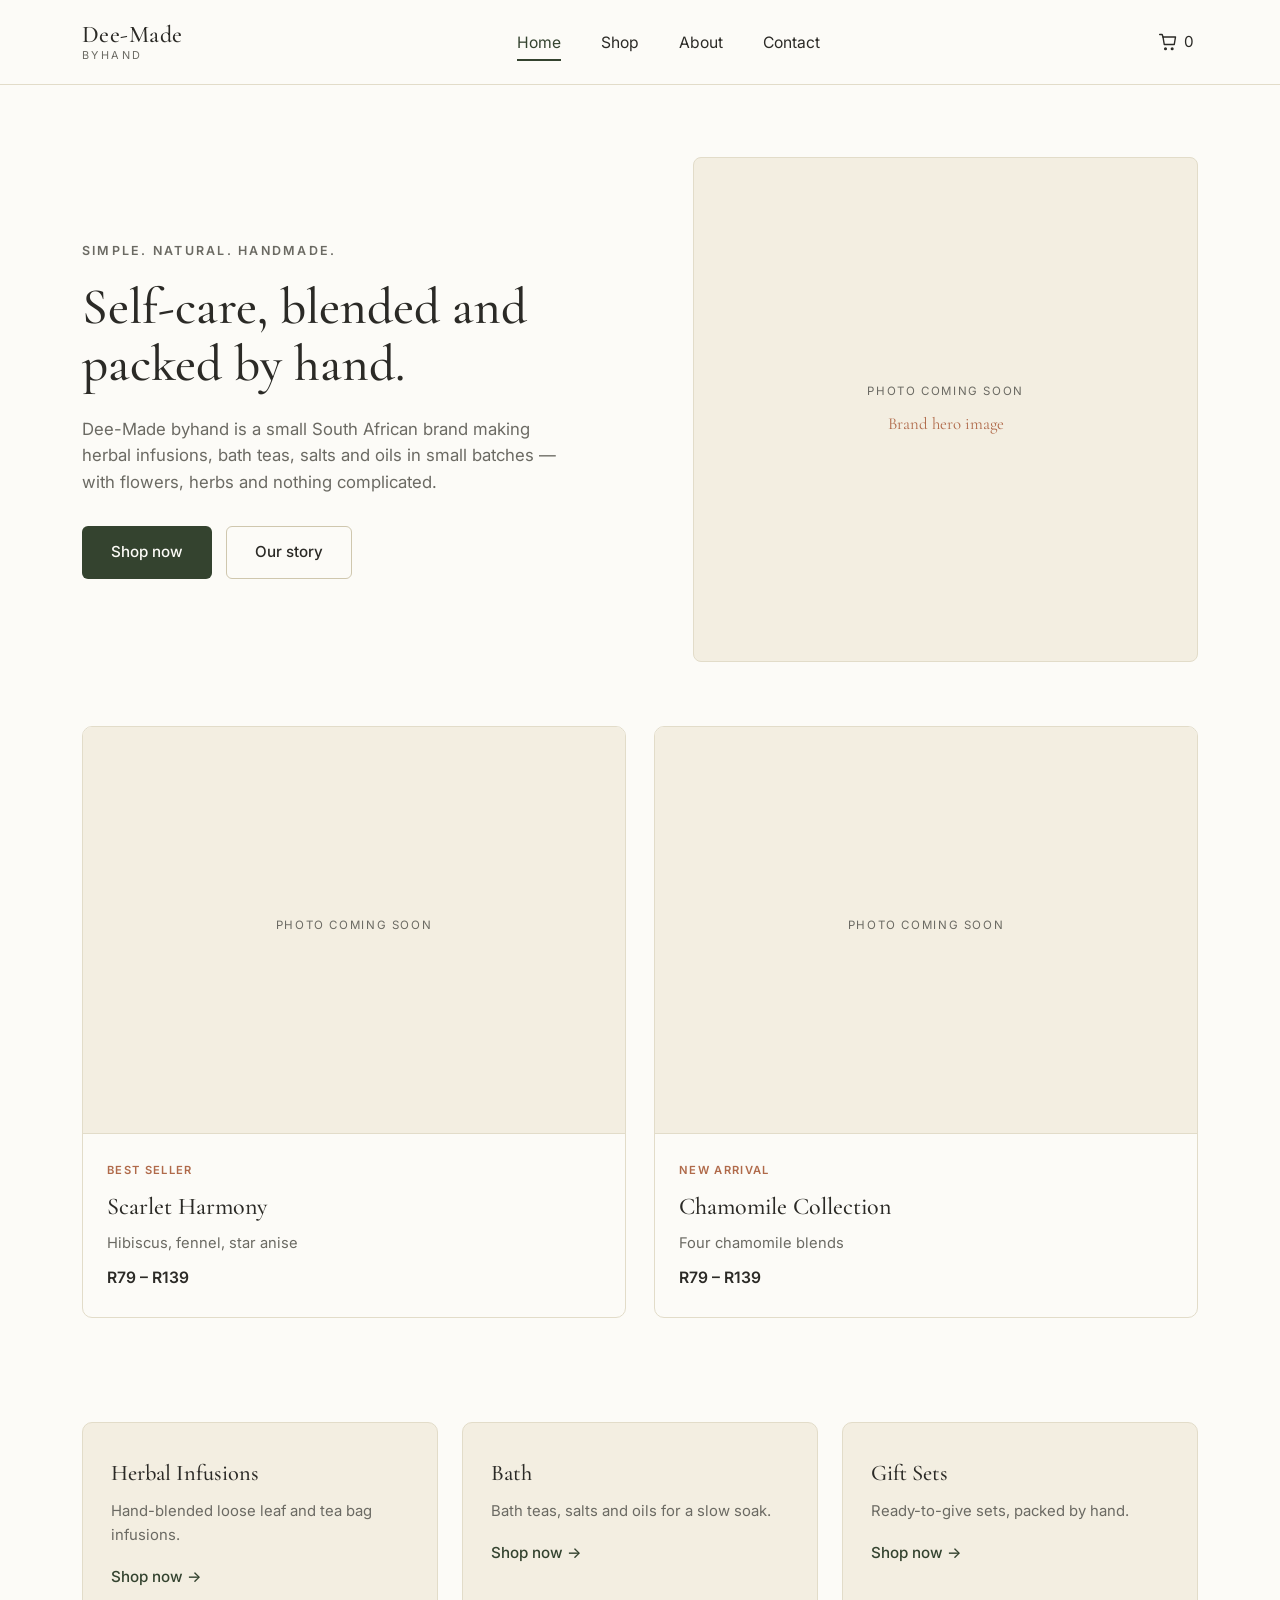
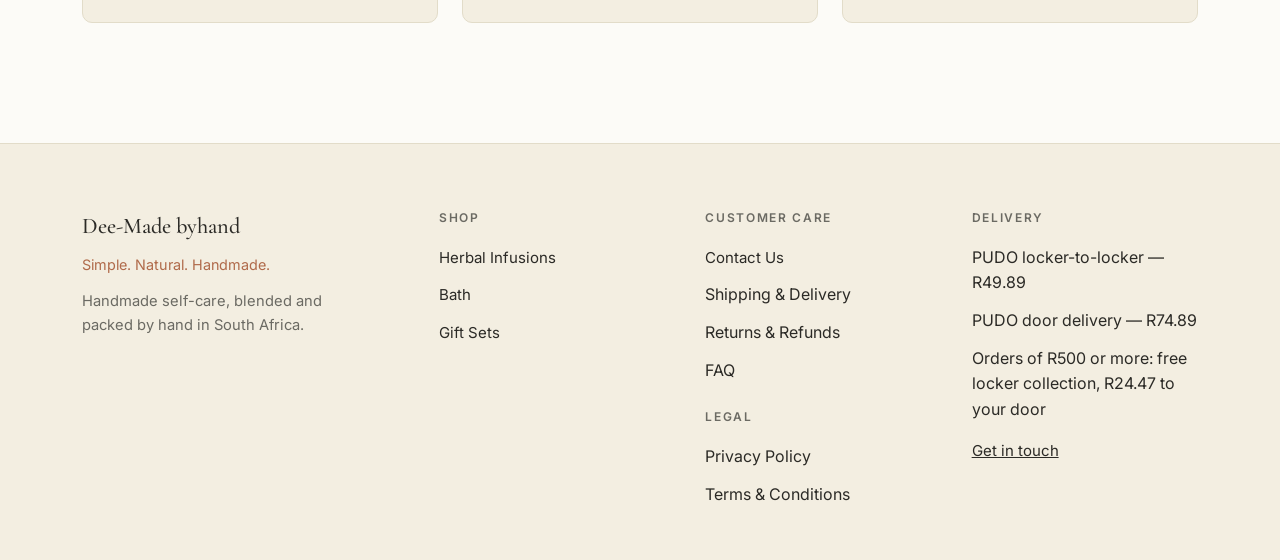
==== index.html @ c1b4f4cb "dee project" ====
<!DOCTYPE html>
<html lang="en">
<head>
  <meta charset="UTF-8" />
  <meta name="viewport" content="width=device-width, initial-scale=1.0" />
  <title>Dee-Made byhand | Self-care, blended and packed by hand</title>
  <link rel="preconnect" href="https://fonts.googleapis.com">
  <link href="https://fonts.googleapis.com/css2?family=Cormorant+Garamond:wght@500;600&family=Inter:wght@400;500;600&display=swap" rel="stylesheet">
  <link rel="stylesheet" href="style.css" />
</head>
<body>

  <!-- ===== Header ===== -->
  <header class="site-header">
    <div class="nav-wrap">
      <a href="index.html" class="logo">
        <span class="logo-main">Dee-Made</span>
        <span class="logo-sub">BYHAND</span>
      </a>
      <nav class="nav-links" id="site-navigation">
        <a href="index.html" class="active">Home</a>
        <a href="shop.html">Shop</a>
        <a href="about.html">About</a>
        <a href="contact.html">Contact</a>
      </nav>
      <div class="nav-right">
        <button class="menu-toggle" type="button" aria-expanded="false" aria-controls="site-navigation" aria-label="Open navigation menu"><span></span><span></span><span></span></button>
        <button class="cart-icon cart-toggle" type="button" aria-label="Open shopping cart">
          <svg viewBox="0 0 24 24" fill="none" stroke-width="1.7" stroke-linecap="round" stroke-linejoin="round">
            <path d="M6 6h15l-1.5 9h-12z"></path>
            <path d="M6 6 5 3H2"></path>
            <circle cx="9" cy="20" r="1"></circle>
            <circle cx="17" cy="20" r="1"></circle>
          </svg>
          <span class="cart-count">0</span>
        </button>
      </div>
    </div>
  </header>

  <!-- ===== Hero ===== -->
  <main>
  <section class="hero">
    <div class="container hero-grid">
      <div>
        <div class="eyebrow">SIMPLE. NATURAL. HANDMADE.</div>
        <h1>Self-care, blended and packed by hand.</h1>
        <p>Dee-Made byhand is a small South African brand making herbal infusions, bath teas, salts and oils in small batches — with flowers, herbs and nothing complicated.</p>
        <div class="hero-actions">
          <a href="shop.html" class="btn btn-primary">Shop now</a>
          <a href="about.html" class="btn btn-outline">Our story</a>
        </div>
      </div>
      <div class="placeholder-box">
        <span class="ph-label">Photo coming soon</span>
        <span class="ph-caption">Brand hero image</span>
      </div>
    </div>
  </section>

  <!-- ===== Featured products ===== -->
  <section class="featured-products">
    <div class="container">
      <div class="product-grid">

        <div class="product-card">
          <div class="placeholder-box">
            <span class="ph-label">Photo coming soon</span>
          </div>
          <div class="product-card-body">
            <div class="badge">Best seller</div>
            <h3>Scarlet Harmony</h3>
            <p class="desc">Hibiscus, fennel, star anise</p>
            <div class="price">R79 – R139</div>
          </div>
        </div>

        <div class="product-card">
          <div class="placeholder-box">
            <span class="ph-label">Photo coming soon</span>
          </div>
          <div class="product-card-body">
            <div class="badge">New arrival</div>
            <h3>Chamomile Collection</h3>
            <p class="desc">Four chamomile blends</p>
            <div class="price">R79 – R139</div>
          </div>
        </div>

      </div>
    </div>
  </section>
  </main>

  <!-- ===== Categories ===== -->
  <section class="categories">
    <div class="container">
      <div class="category-grid">

        <div class="category-card">
          <h3>Herbal Infusions</h3>
          <p>Hand-blended loose leaf and tea bag infusions.</p>
          <a href="shop.html" class="shop-link">Shop now →</a>
        </div>

        <div class="category-card">
          <h3>Bath</h3>
          <p>Bath teas, salts and oils for a slow soak.</p>
          <a href="shop.html" class="shop-link">Shop now →</a>
        </div>

        <div class="category-card">
          <h3>Gift Sets</h3>
          <p>Ready-to-give sets, packed by hand.</p>
          <a href="shop.html" class="shop-link">Shop now →</a>
        </div>

      </div>
    </div>
  </section>

  <!-- ===== Footer ===== -->
  <footer class="site-footer">
    <div class="container footer-grid">

      <div class="footer-brand">
        <h3>Dee-Made byhand</h3>
        <div class="tagline">Simple. Natural. Handmade.</div>
        <p class="desc">Handmade self-care, blended and packed by hand in South Africa.</p>
      </div>

      <div class="footer-col">
        <h4>Shop</h4>
        <ul>
          <li><a href="shop.html">Herbal Infusions</a></li>
          <li><a href="shop.html">Bath</a></li>
          <li><a href="shop.html">Gift Sets</a></li>
        </ul>
      </div>

      <div class="footer-col">
        <h4>Customer Care</h4>
        <ul>
          <li><a href="contact.html">Contact Us</a></li>
          <li>Shipping &amp; Delivery</li>
          <li>Returns &amp; Refunds</li>
          <li>FAQ</li>
        </ul>
        <h4 style="margin-top:24px;">Legal</h4>
        <ul>
          <li>Privacy Policy</li>
          <li>Terms &amp; Conditions</li>
        </ul>
      </div>

      <div class="footer-col">
        <h4>Delivery</h4>
        <ul>
          <li>PUDO locker-to-locker — R49.89</li>
          <li>PUDO door delivery — R74.89</li>
          <li>Orders of R500 or more: free locker collection, R24.47 to your door</li>
        </ul>
        <ul style="margin-top:16px;">
          <li><a href="contact.html" class="underline">Get in touch</a></li>
        </ul>
      </div>

    </div>
  </footer>

  <div class="cart-drawer" aria-hidden="true">
    <div class="cart-backdrop"></div>
    <aside class="cart-panel" aria-labelledby="cart-title">
      <div class="cart-header"><h2 id="cart-title">Your cart</h2><button class="cart-close" type="button" aria-label="Close shopping cart">Close</button></div>
      <div class="cart-items"></div>
      <p class="cart-empty">Your cart is empty.</p>
      <div class="cart-summary"><span>Total</span><strong class="cart-total-value">R0.00</strong></div>
      <button class="btn whatsapp-button" type="button">Request payment via WhatsApp</button>
      <p class="cart-notice" role="status"></p>
    </aside>
  </div>
  <script src="cart.js"></script>

</body>
</html>
---- style.css ----
/* ============================================
   Dee-Made byhand — shared stylesheet
   ============================================ */

:root {
  --color-bg: #fcfbf7;
  --color-bg-alt: #f3eee1;
  --color-card: #efe9db;
  --color-text: #2b2a26;
  --color-text-muted: #6b6a63;
  --color-green: #34432f;
  --color-green-dark: #29341f;
  --color-rust: #b06a4a;
  --color-border: #e2dcc9;
  --font-serif: "Cormorant Garamond", Georgia, serif;
  --font-sans: "Inter", -apple-system, BlinkMacSystemFont, "Segoe UI", sans-serif;
  --max-width: 1180px;
}

* {
  margin: 0;
  padding: 0;
  box-sizing: border-box;
}

html {
  scroll-behavior: smooth;
}

body {
  font-family: var(--font-sans);
  background: var(--color-bg);
  color: var(--color-text);
  line-height: 1.6;
  -webkit-font-smoothing: antialiased;
}

img {
  max-width: 100%;
  display: block;
}

a {
  color: inherit;
  text-decoration: none;
}

ul {
  list-style: none;
}

.container {
  width: 100%;
  max-width: var(--max-width);
  margin: 0 auto;
  padding: 0 32px;
}

/* ---------- Buttons ---------- */

.btn {
  display: inline-flex;
  align-items: center;
  justify-content: center;
  gap: 6px;
  padding: 13px 28px;
  font-size: 0.95rem;
  font-weight: 500;
  border-radius: 6px;
  border: 1px solid transparent;
  cursor: pointer;
  transition: all 0.18s ease;
  white-space: nowrap;
}

.btn-primary {
  background: var(--color-green);
  color: #fcfbf7;
}

.btn-primary:hover {
  background: var(--color-green-dark);
}

.btn-outline {
  background: transparent;
  border: 1px solid #cfc7ae;
  color: var(--color-text);
}

.btn-outline:hover {
  background: var(--color-bg-alt);
  border-color: var(--color-green);
}

/* ---------- Header / Nav ---------- */

.site-header {
  border-bottom: 1px solid var(--color-border);
  background: var(--color-bg);
  position: sticky;
  top: 0;
  z-index: 50;
}

.nav-wrap {
  display: flex;
  align-items: center;
  justify-content: space-between;
  padding: 22px 32px;
  max-width: var(--max-width);
  margin: 0 auto;
}

.logo {
  font-family: var(--font-serif);
  line-height: 1.1;
}

.logo .logo-main {
  display: block;
  font-size: 1.5rem;
  font-weight: 500;
  letter-spacing: 0.02em;
}

.logo .logo-sub {
  display: block;
  font-family: var(--font-sans);
  font-size: 0.68rem;
  letter-spacing: 0.22em;
  color: var(--color-text-muted);
  margin-top: 2px;
}

.nav-links {
  display: flex;
  gap: 40px;
}

.nav-links a {
  font-size: 0.98rem;
  color: var(--color-text);
  position: relative;
  padding: 4px 0;
}

.nav-links a.active,
.nav-links a:hover {
  color: var(--color-green);
}

.nav-links a.active::after {
  content: "";
  position: absolute;
  left: 0;
  right: 0;
  bottom: -2px;
  height: 2px;
  background: var(--color-green);
}

.nav-right {
  display: flex;
  align-items: center;
  gap: 8px;
}

.cart-icon {
  display: flex;
  align-items: center;
  gap: 6px;
  font-size: 0.95rem;
  cursor: pointer;
}

.cart-icon svg {
  width: 20px;
  height: 20px;
  stroke: var(--color-text);
}

/* ---------- Hero ---------- */

.hero {
  padding: 72px 0 56px;
}

.hero-grid {
  display: grid;
  grid-template-columns: 1.1fr 1fr;
  gap: 56px;
  align-items: center;
}

.eyebrow {
  font-size: 0.78rem;
  letter-spacing: 0.18em;
  color: var(--color-text-muted);
  font-weight: 600;
  margin-bottom: 18px;
}

.hero h1,
.page-header h1 {
  font-family: var(--font-serif);
  font-size: 3.2rem;
  font-weight: 500;
  line-height: 1.12;
  margin-bottom: 22px;
}

.hero p,
.page-header p {
  font-size: 1.05rem;
  color: var(--color-text-muted);
  max-width: 480px;
  margin-bottom: 30px;
}

.hero-actions {
  display: flex;
  gap: 14px;
}

.placeholder-box {
  background: var(--color-bg-alt);
  border: 1px solid var(--color-border);
  border-radius: 8px;
  display: flex;
  flex-direction: column;
  align-items: center;
  justify-content: center;
  text-align: center;
  color: var(--color-text-muted);
  aspect-ratio: 1 / 1;
}

.placeholder-box .ph-label {
  font-size: 0.72rem;
  letter-spacing: 0.14em;
  text-transform: uppercase;
  margin-bottom: 10px;
}

.placeholder-box .ph-caption {
  font-family: var(--font-serif);
  font-size: 1.05rem;
  color: var(--color-rust);
}

/* ---------- Product cards ---------- */

.featured-products {
  padding: 8px 0 64px;
}

.product-grid {
  display: grid;
  grid-template-columns: repeat(2, 1fr);
  gap: 28px;
}

.product-grid.cols-3 {
  grid-template-columns: repeat(3, 1fr);
}

.product-card {
  border: 1px solid var(--color-border);
  border-radius: 10px;
  overflow: hidden;
  background: var(--color-bg);
}

.product-card .placeholder-box {
  border-radius: 0;
  border: none;
  border-bottom: 1px solid var(--color-border);
  aspect-ratio: 4 / 3;
}

.product-card-body {
  padding: 22px 24px 26px;
}

.badge {
  display: inline-block;
  font-size: 0.7rem;
  letter-spacing: 0.12em;
  font-weight: 600;
  text-transform: uppercase;
  color: var(--color-rust);
  margin-bottom: 8px;
}

.badge.badge-solid {
  background: var(--color-green);
  color: #fff;
  padding: 4px 10px;
  border-radius: 4px;
  letter-spacing: 0.08em;
}

.product-card-body h3 {
  font-family: var(--font-serif);
  font-size: 1.5rem;
  font-weight: 500;
  margin-bottom: 6px;
}

.product-card-body .desc {
  color: var(--color-text-muted);
  font-size: 0.92rem;
  margin-bottom: 10px;
}

.price {
  font-weight: 600;
  font-size: 0.98rem;
}

.shop-link {
  color: var(--color-green);
  font-weight: 500;
  font-size: 0.95rem;
}

/* ---------- Category cards ---------- */

.categories {
  padding: 40px 0 80px;
}

.category-grid {
  display: grid;
  grid-template-columns: repeat(3, 1fr);
  gap: 24px;
}

.category-card {
  background: var(--color-bg-alt);
  border: 1px solid var(--color-border);
  border-radius: 10px;
  padding: 32px 28px;
}

.category-card h3 {
  font-family: var(--font-serif);
  font-size: 1.4rem;
  font-weight: 500;
  margin-bottom: 10px;
}

.category-card p {
  color: var(--color-text-muted);
  font-size: 0.93rem;
  margin-bottom: 16px;
}

/* ---------- Page header (Shop/About/Contact) ---------- */

.page-header {
  padding: 64px 0 8px;
}

.page-header p {
  max-width: 640px;
}

/* ---------- Filter pills ---------- */

.filter-pills {
  display: flex;
  gap: 12px;
  padding: 28px 0 8px;
  flex-wrap: wrap;
}

.pill {
  padding: 9px 20px;
  border: 1px solid #cfc7ae;
  border-radius: 999px;
  font-size: 0.92rem;
  cursor: pointer;
  background: transparent;
}

.pill.active {
  background: var(--color-green);
  border-color: var(--color-green);
  color: #fff;
}

/* ---------- Shop sections ---------- */

.shop-section {
  padding: 48px 0;
}

.shop-section h2 {
  font-family: var(--font-serif);
  font-size: 1.9rem;
  font-weight: 500;
  margin-bottom: 6px;
}

.shop-section > .container > p {
  color: var(--color-text-muted);
  margin-bottom: 28px;
}

/* ---------- About page ---------- */

.about-story {
  padding: 8px 0 48px;
}

.about-grid {
  display: grid;
  grid-template-columns: 1.2fr 1fr;
  gap: 56px;
  align-items: start;
}

.about-grid p {
  color: var(--color-text-muted);
  margin-bottom: 18px;
  max-width: 560px;
}

.about-grid .placeholder-box {
  aspect-ratio: 3 / 4;
}

.feature-grid {
  display: grid;
  grid-template-columns: repeat(3, 1fr);
  gap: 24px;
  padding: 8px 0 48px;
}

.feature-card {
  background: var(--color-bg-alt);
  border: 1px solid var(--color-border);
  border-radius: 10px;
  padding: 28px 26px;
}

.feature-card h3 {
  font-family: var(--font-serif);
  font-size: 1.25rem;
  font-weight: 500;
  margin-bottom: 8px;
}

.feature-card p {
  color: var(--color-text-muted);
  font-size: 0.92rem;
}

.about-actions {
  display: flex;
  gap: 14px;
  padding-bottom: 72px;
}

/* ---------- Contact page ---------- */

.contact-section {
  padding: 8px 0 64px;
}

.contact-grid {
  display: grid;
  grid-template-columns: 1fr;
  gap: 24px;
  max-width: 920px;
}

.form-row {
  display: grid;
  grid-template-columns: 1fr 1fr;
  gap: 20px;
  margin-bottom: 20px;
}

.field label {
  display: block;
  font-size: 0.95rem;
  font-weight: 500;
  margin-bottom: 8px;
}

.field input,
.field textarea {
  width: 100%;
  padding: 12px 14px;
  border: 1px solid #cfc7ae;
  border-radius: 6px;
  background: var(--color-bg);
  font-family: var(--font-sans);
  font-size: 0.95rem;
  color: var(--color-text);
  resize: vertical;
}

.field input:focus,
.field textarea:focus {
  outline: none;
  border-color: var(--color-green);
}

.field.full {
  margin-bottom: 24px;
}

.contact-info-grid {
  display: grid;
  grid-template-columns: repeat(2, 1fr);
  gap: 24px;
  margin-top: 56px;
  max-width: 920px;
}

.info-card {
  background: var(--color-bg-alt);
  border: 1px solid var(--color-border);
  border-radius: 10px;
  padding: 26px 28px;
}

.info-card .eyebrow {
  margin-bottom: 14px;
}

.info-card p {
  margin-bottom: 8px;
  font-size: 0.95rem;
}

.info-card p:last-child {
  margin-bottom: 0;
  color: var(--color-text-muted);
  font-size: 0.85rem;
  margin-top: 14px;
}

/* ---------- Footer ---------- */

.site-footer {
  background: var(--color-bg-alt);
  border-top: 1px solid var(--color-border);
  padding: 64px 0 40px;
  margin-top: 40px;
}

.footer-grid {
  display: grid;
  grid-template-columns: 1.4fr 1fr 1fr 1fr;
  gap: 40px;
}

.footer-brand h3 {
  font-family: var(--font-serif);
  font-size: 1.4rem;
  font-weight: 500;
  margin-bottom: 10px;
}

.footer-brand .tagline {
  color: var(--color-rust);
  font-size: 0.9rem;
  margin-bottom: 14px;
}

.footer-brand .desc {
  color: var(--color-text-muted);
  font-size: 0.92rem;
  max-width: 260px;
}

.footer-col h4 {
  font-size: 0.75rem;
  letter-spacing: 0.14em;
  text-transform: uppercase;
  color: var(--color-text-muted);
  font-weight: 600;
  margin-bottom: 18px;
}

.footer-col ul li {
  margin-bottom: 12px;
}

.footer-col ul li a {
  font-size: 0.94rem;
  color: var(--color-text);
}

.footer-col ul li a:hover {
  color: var(--color-green);
}

.footer-col ul li a.underline {
  text-decoration: underline;
}

/* ---------- Responsive ---------- */

@media (max-width: 900px) {
  .hero-grid,
  .about-grid {
    grid-template-columns: 1fr;
  }

  .product-grid,
  .product-grid.cols-3,
  .category-grid,
  .feature-grid,
  .contact-info-grid {
    grid-template-columns: 1fr;
  }

  .footer-grid {
    grid-template-columns: 1fr 1fr;
    gap: 32px;
  }

  .nav-links {
    gap: 20px;
  }

  .form-row {
    grid-template-columns: 1fr;
  }

  .hero h1,
  .page-header h1 {
    font-size: 2.3rem;
  }
}

@media (max-width: 600px) {
  .nav-links {
    display: none;
  }

  .footer-grid {
    grid-template-columns: 1fr;
  }
}

button {
  font: inherit;
}

button:focus-visible,
a:focus-visible,
input:focus-visible,
textarea:focus-visible {
  outline: 3px solid var(--color-rust);
  outline-offset: 3px;
}

.menu-toggle {
  display: none;
  width: 36px;
  height: 32px;
  background: transparent;
  border: 0;
  padding: 6px 4px;
  cursor: pointer;
}

.menu-toggle span {
  display: block;
  width: 26px;
  height: 2px;
  margin: 4px auto;
  background: var(--color-text);
}

.cart-icon {
  background: transparent;
  border: 0;
  color: var(--color-text);
  padding: 4px;
}

.cart-count {
  font-size: 0.95rem;
}

.product-purchase {
  display: flex;
  align-items: center;
  justify-content: space-between;
  gap: 16px;
  margin-top: 16px;
}

.product-purchase .btn {
  padding: 9px 14px;
  font-size: 0.85rem;
}

.cart-drawer {
  visibility: hidden;
  position: fixed;
  inset: 0;
  z-index: 100;
}

.cart-drawer.is-open {
  visibility: visible;
}

.cart-backdrop {
  position: absolute;
  inset: 0;
  background: rgba(43, 42, 38, 0.35);
  opacity: 0;
  transition: opacity 0.2s ease;
}

.cart-drawer.is-open .cart-backdrop {
  opacity: 1;
}

.cart-panel {
  position: absolute;
  top: 0;
  right: 0;
  width: min(420px, 100%);
  height: 100%;
  padding: 28px;
  background: var(--color-bg);
  box-shadow: -10px 0 30px rgba(43, 42, 38, 0.12);
  transform: translateX(100%);
  transition: transform 0.2s ease;
  overflow-y: auto;
}

.cart-drawer.is-open .cart-panel {
  transform: translateX(0);
}

.cart-header,
.cart-summary,
.cart-item,
.cart-item-actions {
  display: flex;
  align-items: center;
}

.cart-header,
.cart-summary {
  justify-content: space-between;
}

.cart-header {
  padding-bottom: 20px;
  border-bottom: 1px solid var(--color-border);
}

.cart-header h2 {
  font-family: var(--font-serif);
  font-size: 1.8rem;
  font-weight: 500;
}

.cart-close,
.remove-item {
  border: 0;
  background: transparent;
  color: var(--color-green);
  cursor: pointer;
  text-decoration: underline;
}

.cart-items {
  margin: 8px 0;
}

.cart-item {
  justify-content: space-between;
  gap: 12px;
  padding: 18px 0;
  border-bottom: 1px solid var(--color-border);
}

.cart-item strong,
.cart-item span {
  display: block;
}

.cart-item span {
  color: var(--color-text-muted);
  font-size: 0.85rem;
}

.cart-item-actions {
  gap: 8px;
  flex-shrink: 0;
}

.quantity-button {
  width: 26px;
  height: 26px;
  border: 1px solid var(--color-border);
  background: var(--color-bg-alt);
  cursor: pointer;
}

.cart-empty {
  color: var(--color-text-muted);
  padding: 28px 0;
}

.cart-summary {
  margin: 24px 0 16px;
  padding-top: 18px;
  border-top: 1px solid var(--color-border);
  font-size: 1.05rem;
}

.whatsapp-button {
  width: 100%;
  margin-top: 10px;
  border-color: #4f8f52;
  background: #4f8f52;
  color: #fff;
}

.whatsapp-button:hover {
  background: #3f7742;
  border-color: #3f7742;
}

.cart-notice,
.form-status {
  color: var(--color-text-muted);
  font-size: 0.9rem;
  margin-top: 14px;
}

.form-status.success {
  color: var(--color-green);
}

.field input:invalid:not(:placeholder-shown),
.field textarea:invalid:not(:placeholder-shown) {
  border-color: var(--color-rust);
}

@media (max-width: 600px) {
  .menu-toggle {
    display: block;
  }

  .nav-wrap {
    position: relative;
    padding: 16px 20px;
  }

  .nav-links {
    display: none;
    position: absolute;
    top: 100%;
    left: 0;
    right: 0;
    flex-direction: column;
    gap: 0;
    padding: 8px 20px 14px;
    background: var(--color-bg);
    border-bottom: 1px solid var(--color-border);
  }

  .nav-links.is-open {
    display: flex;
  }

  .nav-links a {
    padding: 11px 0;
  }

  .nav-right {
    gap: 12px;
  }

  .container {
    padding-left: 20px;
    padding-right: 20px;
  }

  .hero {
    padding-top: 48px;
  }

  .hero-actions,
  .about-actions {
    flex-direction: column;
    align-items: stretch;
  }

  .hero-actions .btn,
  .about-actions .btn {
    width: 100%;
  }

  .product-purchase {
    align-items: flex-start;
    flex-direction: column;
  }

  .product-purchase .btn {
    width: 100%;
  }

  .cart-item {
    align-items: flex-start;
    flex-direction: column;
  }

  .cart-item-actions {
    width: 100%;
    justify-content: flex-end;
  }
}
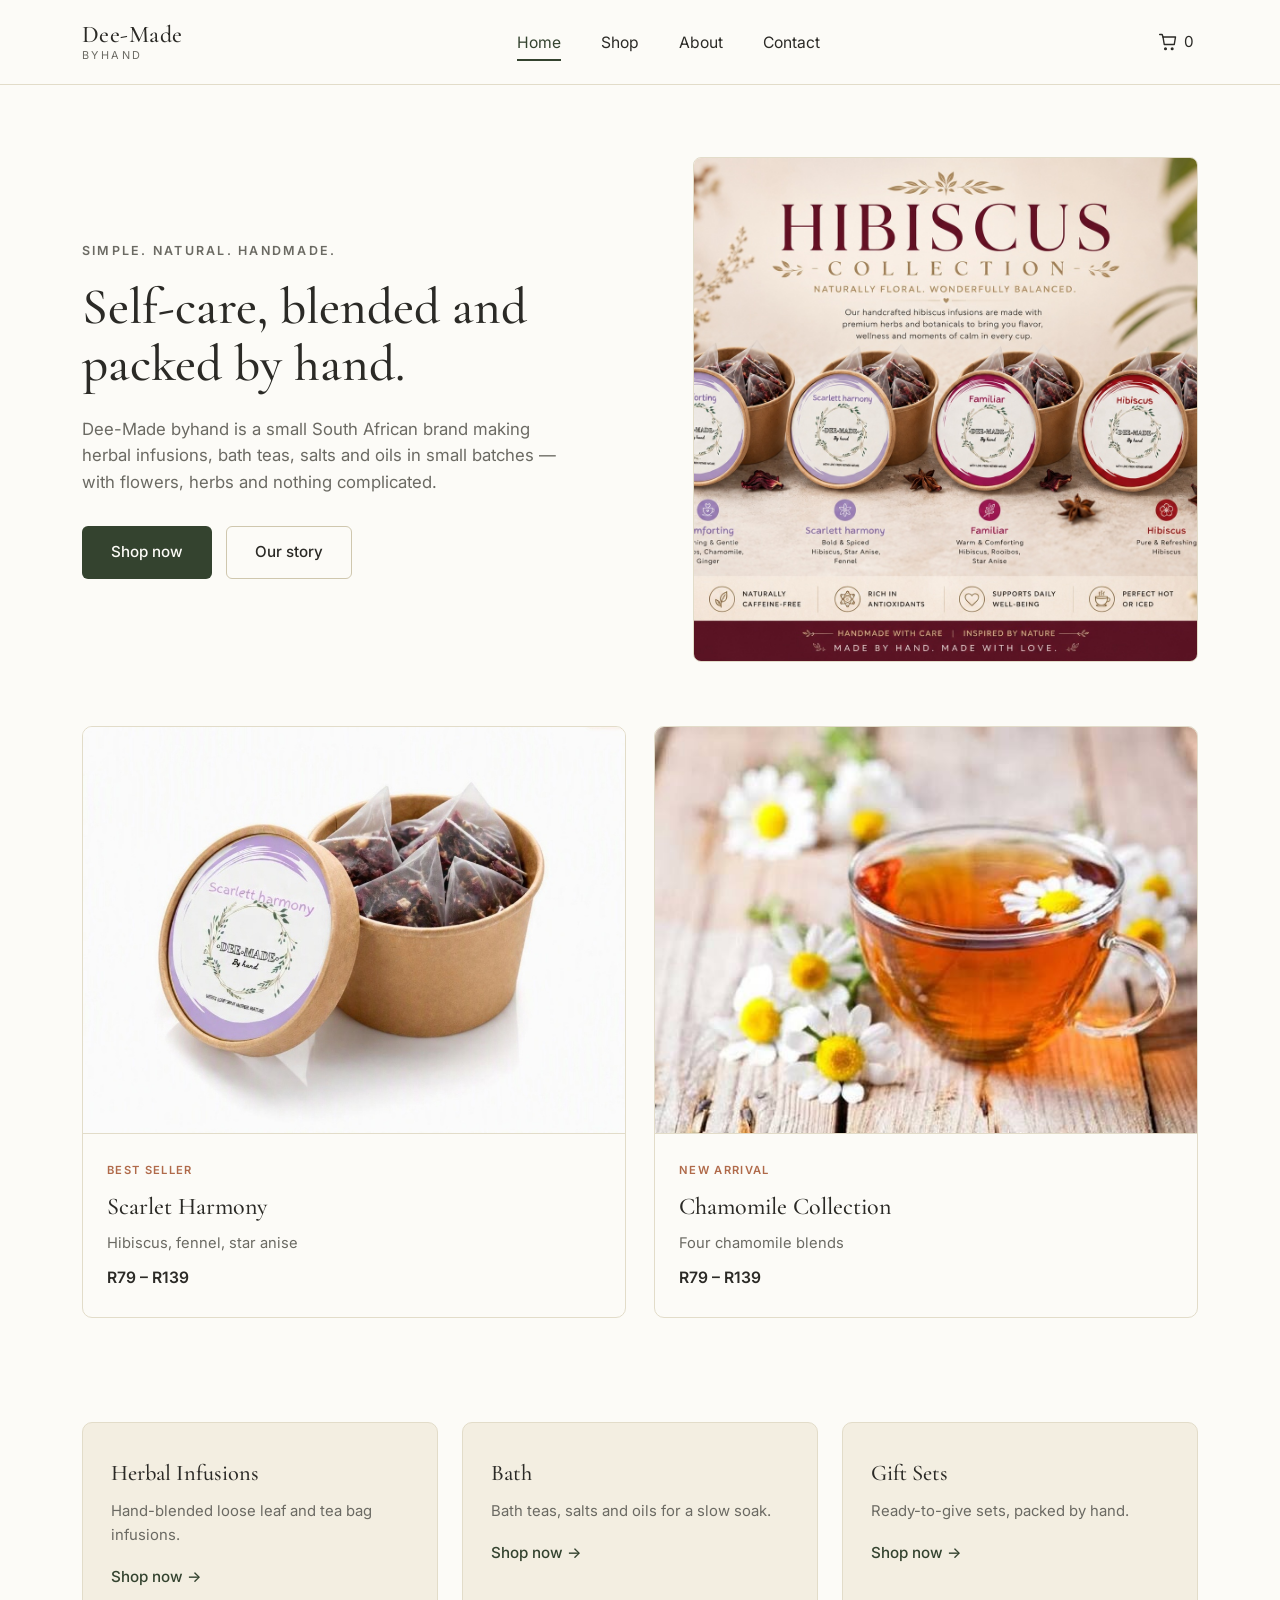
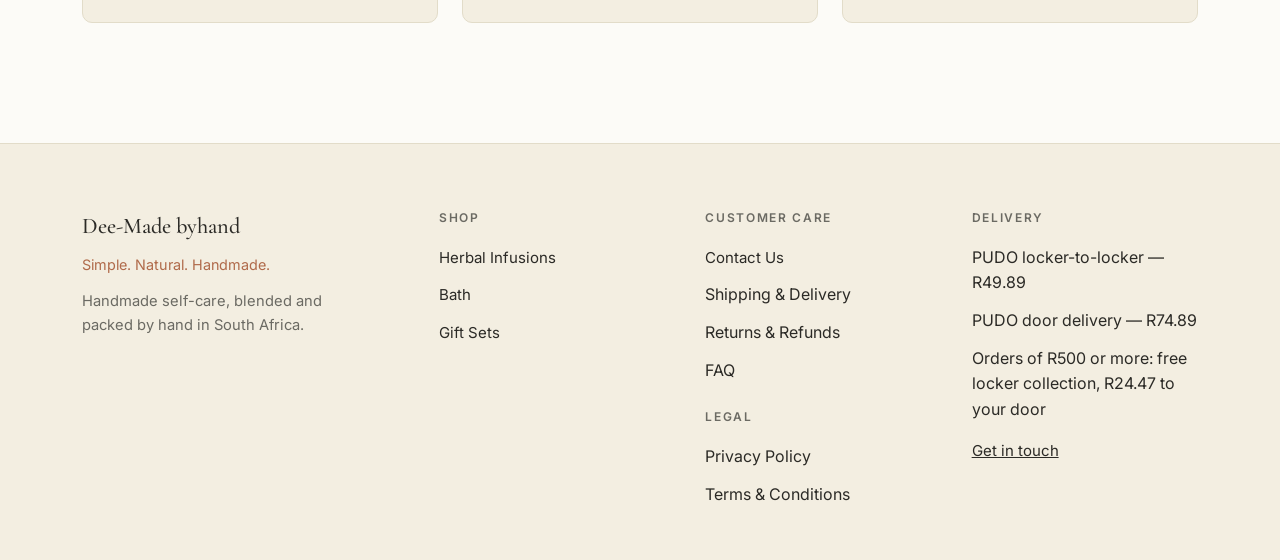
==== commit bc76e79e: "inserted pictures" ====
--- a/index.html
+++ b/index.html
@@ -51,9 +51,8 @@
           <a href="about.html" class="btn btn-outline">Our story</a>
         </div>
       </div>
-      <div class="placeholder-box">
-        <span class="ph-label">Photo coming soon</span>
-        <span class="ph-caption">Brand hero image</span>
+      <div class="placeholder-box image-box">
+        <img src="img/hibiscus-collection-banner.jpg" alt="Hibiscus Collection banner" />
       </div>
     </div>
   </section>
@@ -64,8 +63,8 @@
       <div class="product-grid">
 
         <div class="product-card">
-          <div class="placeholder-box">
-            <span class="ph-label">Photo coming soon</span>
+          <div class="placeholder-box image-box">
+            <img src="img/scarlett-harmony-tin.jpg" alt="Scarlet Harmony tin" />
           </div>
           <div class="product-card-body">
             <div class="badge">Best seller</div>
@@ -76,8 +75,8 @@
         </div>
 
         <div class="product-card">
-          <div class="placeholder-box">
-            <span class="ph-label">Photo coming soon</span>
+          <div class="placeholder-box image-box">
+            <img src="img/chamomile-tea-cup.jpg" alt="Chamomile tea cup" />
           </div>
           <div class="product-card-body">
             <div class="badge">New arrival</div>
--- a/style.css
+++ b/style.css
@@ -249,6 +249,19 @@
   color: var(--color-rust);
 }
 
+.image-box {
+  padding: 0;
+  overflow: hidden;
+  background: var(--color-bg-alt);
+}
+
+.image-box img {
+  width: 100%;
+  height: 100%;
+  object-fit: cover;
+  display: block;
+}
+
 /* ---------- Product cards ---------- */
 
 .featured-products {
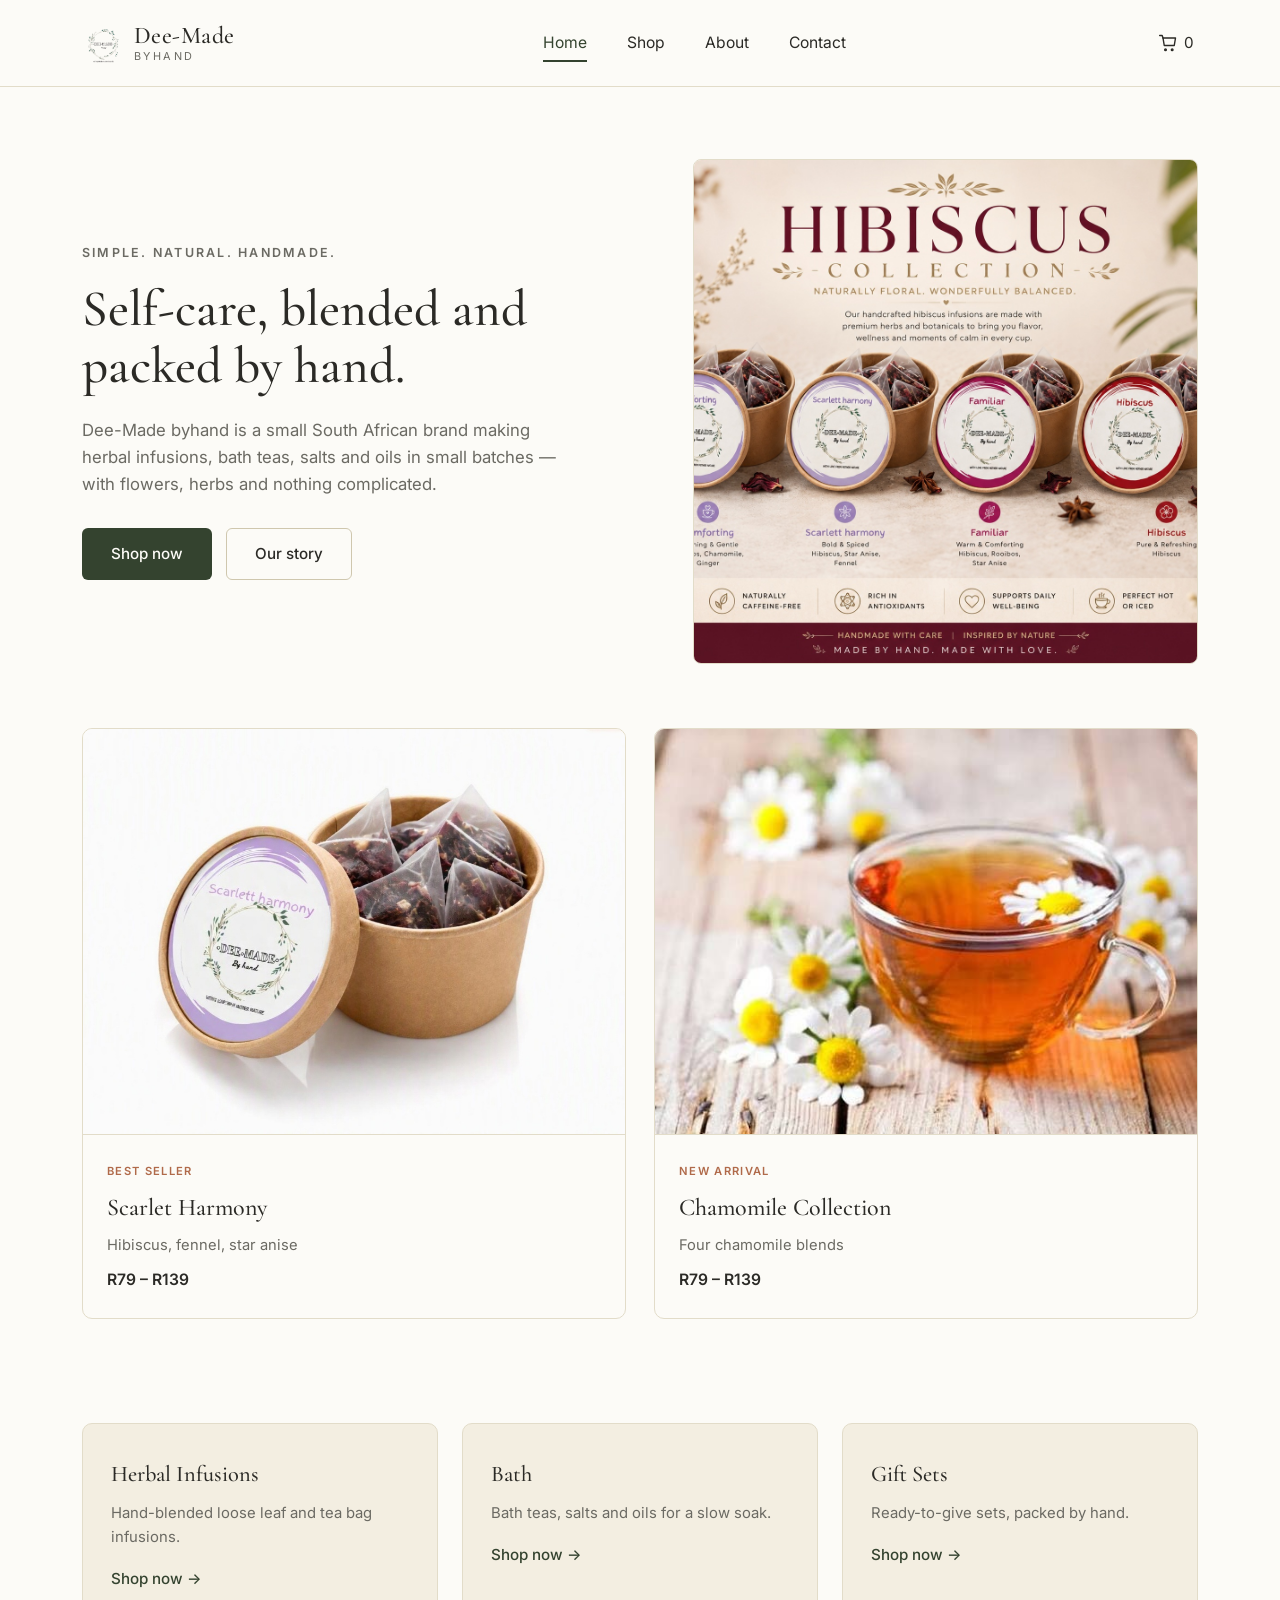
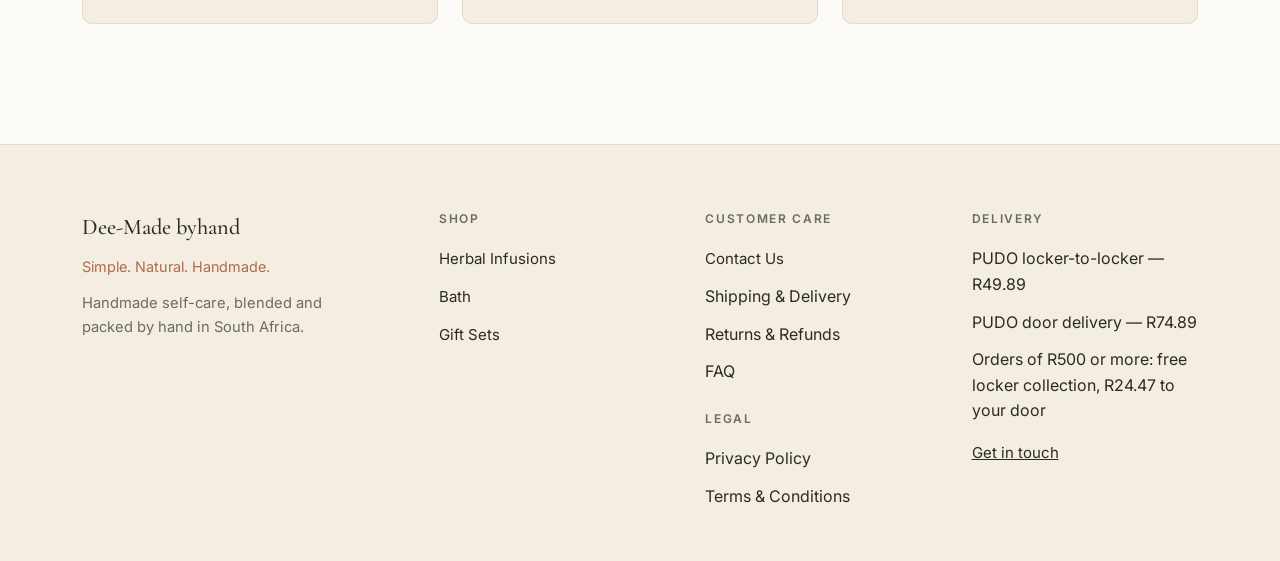
==== commit c9a3afca: "updated" ====
--- a/index.html
+++ b/index.html
@@ -14,8 +14,8 @@
   <header class="site-header">
     <div class="nav-wrap">
       <a href="index.html" class="logo">
-        <span class="logo-main">Dee-Made</span>
-        <span class="logo-sub">BYHAND</span>
+          <img src="img/dee-made-logo.png" alt="" class="logo-mark" onerror="this.hidden = true" />
+        <span class="logo-copy"><span class="logo-main">Dee-Made</span><span class="logo-sub">BYHAND</span></span>
       </a>
       <nav class="nav-links" id="site-navigation">
         <a href="index.html" class="active">Home</a>
--- a/style.css
+++ b/style.css
@@ -113,19 +113,33 @@
 }
 
 .logo {
+  display: flex;
+  align-items: center;
+  gap: 10px;
   font-family: var(--font-serif);
   line-height: 1.1;
 }
 
+.logo-mark {
+  width: 42px;
+  height: 42px;
+  object-fit: contain;
+  flex-shrink: 0;
+}
+
+.logo-copy,
+.logo-main,
+.logo-sub {
+  display: block;
+}
+
 .logo .logo-main {
-  display: block;
   font-size: 1.5rem;
   font-weight: 500;
   letter-spacing: 0.02em;
 }
 
 .logo .logo-sub {
-  display: block;
   font-family: var(--font-sans);
   font-size: 0.68rem;
   letter-spacing: 0.22em;
@@ -260,6 +274,17 @@
   height: 100%;
   object-fit: cover;
   display: block;
+}
+
+.product-image-trigger {
+  width: 100%;
+  padding: 0;
+  border: 0;
+  cursor: pointer;
+}
+
+.product-image-trigger:hover img {
+  opacity: 0.9;
 }
 
 /* ---------- Product cards ---------- */
@@ -758,6 +783,108 @@
   transform: translateX(0);
 }
 
+.salt-picker {
+  visibility: hidden;
+  position: fixed;
+  inset: 0;
+  z-index: 90;
+}
+
+.salt-picker.is-open {
+  visibility: visible;
+}
+
+.salt-picker-backdrop {
+  position: absolute;
+  inset: 0;
+  background: rgba(43, 42, 38, 0.35);
+  opacity: 0;
+  transition: opacity 0.2s ease;
+}
+
+.salt-picker.is-open .salt-picker-backdrop {
+  opacity: 1;
+}
+
+.salt-picker-panel {
+  position: relative;
+  width: min(560px, calc(100% - 32px));
+  margin: 10vh auto 0;
+  padding: 28px;
+  background: var(--color-bg);
+  border: 1px solid var(--color-border);
+  border-radius: 10px;
+  box-shadow: 0 18px 50px rgba(43, 42, 38, 0.18);
+  transform: translateY(-12px);
+  transition: transform 0.2s ease;
+}
+
+.salt-picker.is-open .salt-picker-panel {
+  transform: translateY(0);
+}
+
+.salt-picker-header {
+  display: flex;
+  align-items: flex-start;
+  justify-content: space-between;
+  gap: 20px;
+  margin-bottom: 24px;
+}
+
+.salt-picker-header .eyebrow {
+  margin-bottom: 6px;
+}
+
+.salt-picker-header h2 {
+  font-family: var(--font-serif);
+  font-size: 2rem;
+  font-weight: 500;
+}
+
+.salt-picker-close {
+  border: 0;
+  background: transparent;
+  color: var(--color-text-muted);
+  cursor: pointer;
+  padding: 4px;
+}
+
+.salt-options {
+  display: grid;
+  gap: 10px;
+}
+
+.salt-option {
+  display: grid;
+  grid-template-columns: 1fr auto;
+  gap: 2px 16px;
+  padding: 16px 18px;
+  border: 1px solid var(--color-border);
+  border-radius: 6px;
+  background: var(--color-bg);
+  color: var(--color-text);
+  text-align: left;
+  cursor: pointer;
+  transition: border-color 0.18s ease, background 0.18s ease;
+}
+
+.salt-option:hover {
+  border-color: var(--color-green);
+  background: var(--color-bg-alt);
+}
+
+.salt-option span {
+  color: var(--color-text-muted);
+  font-size: 0.88rem;
+}
+
+.salt-option small {
+  grid-column: 2;
+  grid-row: 1 / span 2;
+  align-self: center;
+  font-weight: 600;
+}
+
 .cart-header,
 .cart-summary,
 .cart-item,
@@ -848,6 +975,145 @@
 .whatsapp-button:hover {
   background: #3f7742;
   border-color: #3f7742;
+}
+
+.payment-options {
+  display: grid;
+  grid-template-columns: 1fr 1fr;
+  gap: 10px;
+}
+
+.payment-options .whatsapp-button,
+.payment-options .qr-pay-button,
+.payment-options .direct-qr-pay-button {
+  width: 100%;
+  margin-top: 10px;
+  min-height: 52px;
+  font-size: 0.82rem;
+  white-space: normal;
+}
+
+.qr-pay-button {
+  background: transparent;
+  border-color: var(--color-green);
+  color: var(--color-green);
+}
+
+.qr-pay-button:hover:not(:disabled) {
+  background: var(--color-bg-alt);
+}
+
+.qr-pay-button:disabled {
+  opacity: 0.5;
+  cursor: not-allowed;
+}
+
+.direct-qr-pay-button {
+  background: transparent;
+  border-color: var(--color-rust);
+  color: var(--color-rust);
+}
+
+.direct-qr-pay-button:hover:not(:disabled) {
+  background: var(--color-bg-alt);
+}
+
+.direct-qr-pay-button:disabled {
+  opacity: 0.5;
+  cursor: not-allowed;
+}
+
+.qr-payment-modal {
+  visibility: hidden;
+  position: fixed;
+  inset: 0;
+  z-index: 120;
+}
+
+.qr-payment-modal.is-open {
+  visibility: visible;
+}
+
+.qr-payment-backdrop {
+  position: absolute;
+  inset: 0;
+  background: rgba(43, 42, 38, 0.35);
+  opacity: 0;
+  transition: opacity 0.2s ease;
+}
+
+.qr-payment-modal.is-open .qr-payment-backdrop {
+  opacity: 1;
+}
+
+.qr-payment-panel {
+  position: relative;
+  width: min(360px, calc(100% - 32px));
+  margin: 10vh auto 0;
+  padding: 28px;
+  background: var(--color-bg);
+  border: 1px solid var(--color-border);
+  border-radius: 10px;
+  box-shadow: 0 18px 50px rgba(43, 42, 38, 0.18);
+  text-align: center;
+  transform: translateY(-12px);
+  transition: transform 0.2s ease;
+}
+
+.qr-payment-modal.is-open .qr-payment-panel {
+  transform: translateY(0);
+}
+
+.qr-payment-header {
+  display: flex;
+  align-items: center;
+  justify-content: space-between;
+  gap: 16px;
+  margin-bottom: 20px;
+}
+
+.qr-payment-header h2 {
+  font-family: var(--font-serif);
+  font-size: 1.8rem;
+  font-weight: 500;
+}
+
+.qr-payment-close {
+  border: 0;
+  background: transparent;
+  color: var(--color-text-muted);
+  cursor: pointer;
+  padding: 4px;
+}
+
+.qr-payment-image {
+  width: 240px;
+  height: 240px;
+  margin: 0 auto 18px;
+  border: 8px solid #fff;
+}
+
+.qr-payment-total {
+  font-weight: 600;
+  margin-bottom: 8px;
+}
+
+.qr-payment-help {
+  color: var(--color-text-muted);
+  font-size: 0.86rem;
+}
+
+.direct-qr-placeholder {
+  display: grid;
+  place-items: center;
+  width: 240px;
+  height: 240px;
+  margin: 0 auto 18px;
+  border: 2px dashed var(--color-rust);
+  color: var(--color-rust);
+  font-family: var(--font-serif);
+  font-size: 1.35rem;
+  line-height: 1.2;
 }
 
 .cart-notice,
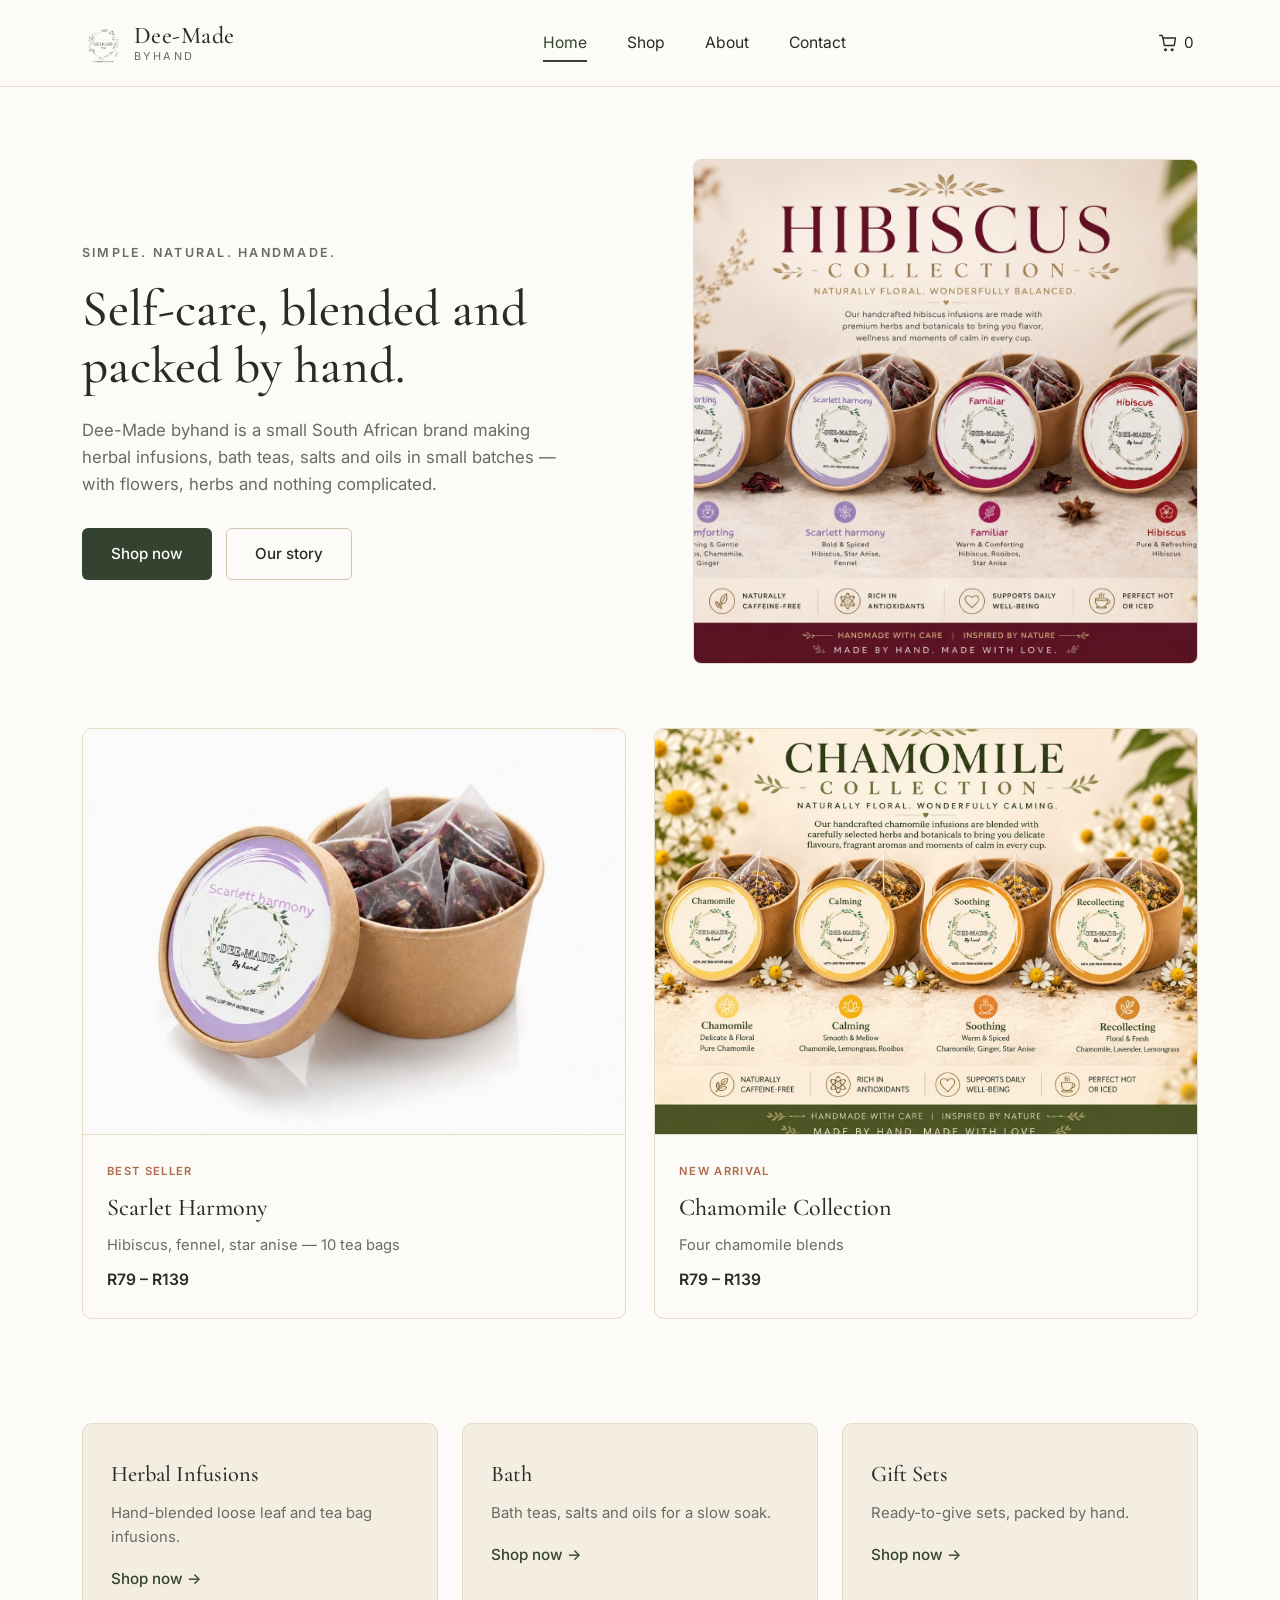
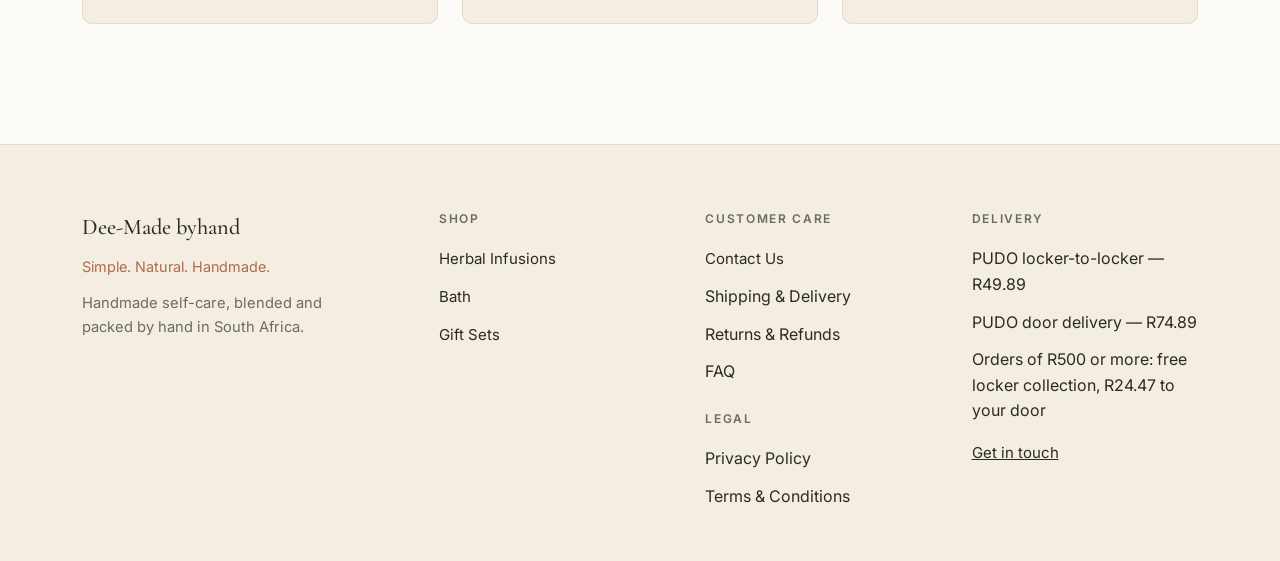
==== commit cb8c1dc2: "edited 22/11/26" ====
--- a/index.html
+++ b/index.html
@@ -69,14 +69,14 @@
           <div class="product-card-body">
             <div class="badge">Best seller</div>
             <h3>Scarlet Harmony</h3>
-            <p class="desc">Hibiscus, fennel, star anise</p>
+            <p class="desc">Hibiscus, fennel, star anise — 10 tea bags</p>
             <div class="price">R79 – R139</div>
           </div>
         </div>
 
         <div class="product-card">
           <div class="placeholder-box image-box">
-            <img src="img/chamomile-tea-cup.jpg" alt="Chamomile tea cup" />
+            <img src="img/Chamomile Collection.jpeg" alt="Chamomile Collection cup" />
           </div>
           <div class="product-card-body">
             <div class="badge">New arrival</div>
--- a/style.css
+++ b/style.css
@@ -790,7 +790,23 @@
   z-index: 90;
 }
 
-.salt-picker.is-open {
+.hibiscus-picker {
+  visibility: hidden;
+  position: fixed;
+  inset: 0;
+  z-index: 90;
+}
+
+.chamomile-picker {
+  visibility: hidden;
+  position: fixed;
+  inset: 0;
+  z-index: 90;
+}
+
+.salt-picker.is-open,
+.hibiscus-picker.is-open,
+.chamomile-picker.is-open {
   visibility: visible;
 }
 
@@ -802,7 +818,9 @@
   transition: opacity 0.2s ease;
 }
 
-.salt-picker.is-open .salt-picker-backdrop {
+.salt-picker.is-open .salt-picker-backdrop,
+.hibiscus-picker.is-open .salt-picker-backdrop,
+.chamomile-picker.is-open .salt-picker-backdrop {
   opacity: 1;
 }
 
@@ -819,7 +837,9 @@
   transition: transform 0.2s ease;
 }
 
-.salt-picker.is-open .salt-picker-panel {
+.salt-picker.is-open .salt-picker-panel,
+.hibiscus-picker.is-open .salt-picker-panel,
+.chamomile-picker.is-open .salt-picker-panel {
   transform: translateY(0);
 }
 
@@ -885,6 +905,29 @@
   font-weight: 600;
 }
 
+.salt-option-with-image {
+  grid-template-columns: 72px 1fr auto;
+  align-items: center;
+}
+
+.salt-option-with-image img {
+  width: 72px;
+  height: 72px;
+  grid-column: 1;
+  grid-row: 1 / span 2;
+  border-radius: 4px;
+  object-fit: cover;
+}
+
+.salt-option-with-image strong,
+.salt-option-with-image span {
+  grid-column: 2;
+}
+
+.salt-option-with-image small {
+  grid-column: 3;
+}
+
 .cart-header,
 .cart-summary,
 .cart-item,
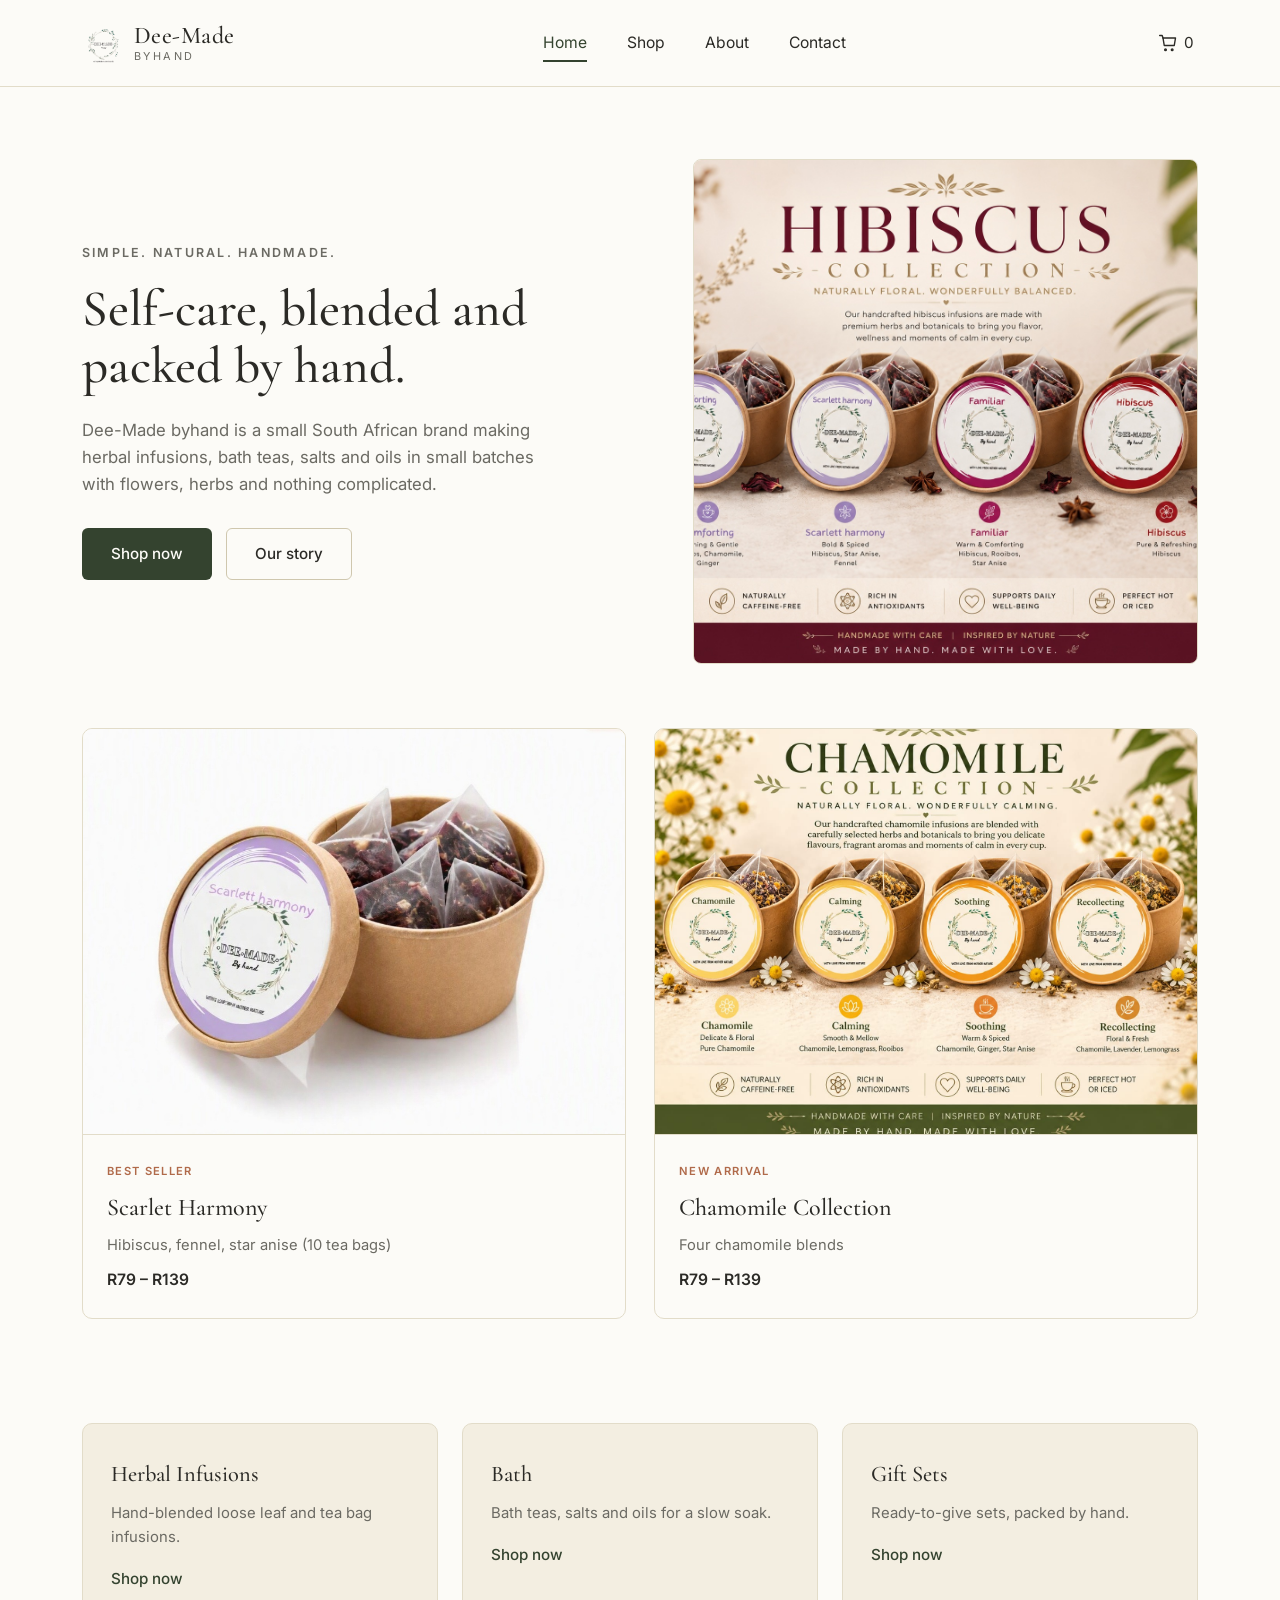
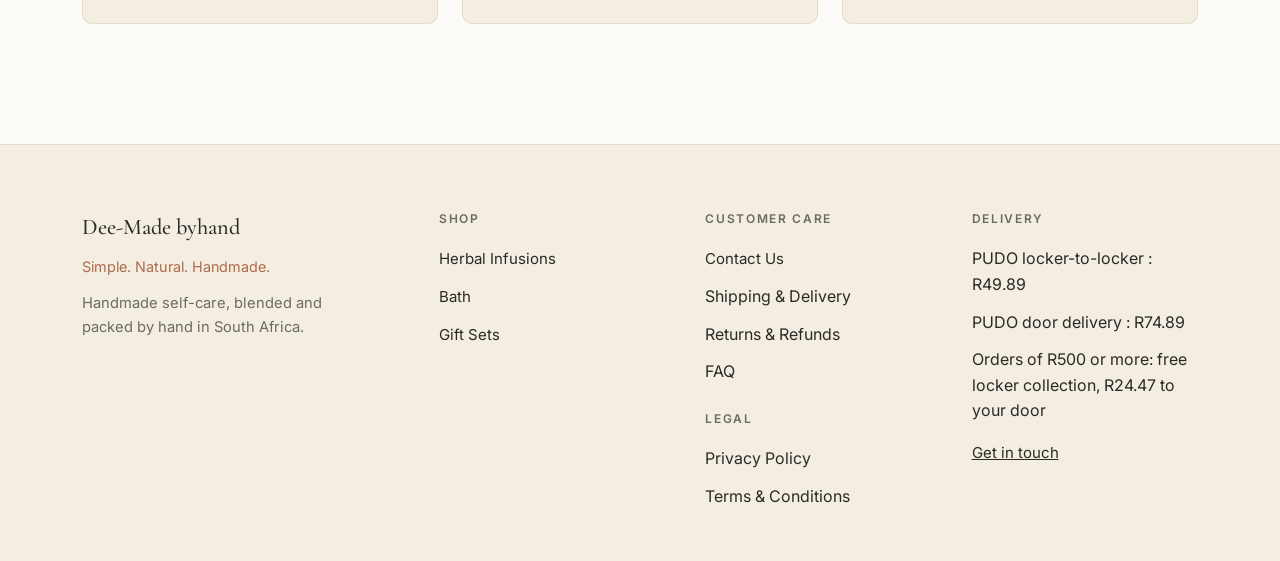
==== commit bb1d4bfc: "edited lastly" ====
--- a/index.html
+++ b/index.html
@@ -45,7 +45,8 @@
       <div>
         <div class="eyebrow">SIMPLE. NATURAL. HANDMADE.</div>
         <h1>Self-care, blended and packed by hand.</h1>
-        <p>Dee-Made byhand is a small South African brand making herbal infusions, bath teas, salts and oils in small batches — with flowers, herbs and nothing complicated.</p>
+        <p>Dee-Made byhand is a small South African brand making herbal infusions, bath teas, salts and oils in small batches with flowers,
+           herbs and nothing complicated.</p>
         <div class="hero-actions">
           <a href="shop.html" class="btn btn-primary">Shop now</a>
           <a href="about.html" class="btn btn-outline">Our story</a>
@@ -69,7 +70,7 @@
           <div class="product-card-body">
             <div class="badge">Best seller</div>
             <h3>Scarlet Harmony</h3>
-            <p class="desc">Hibiscus, fennel, star anise — 10 tea bags</p>
+            <p class="desc">Hibiscus, fennel, star anise (10 tea bags)</p>
             <div class="price">R79 – R139</div>
           </div>
         </div>
@@ -99,19 +100,19 @@
         <div class="category-card">
           <h3>Herbal Infusions</h3>
           <p>Hand-blended loose leaf and tea bag infusions.</p>
-          <a href="shop.html" class="shop-link">Shop now →</a>
+          <a href="shop.html" class="shop-link">Shop now </a>
         </div>
 
         <div class="category-card">
           <h3>Bath</h3>
           <p>Bath teas, salts and oils for a slow soak.</p>
-          <a href="shop.html" class="shop-link">Shop now →</a>
+          <a href="shop.html" class="shop-link">Shop now </a>
         </div>
 
         <div class="category-card">
           <h3>Gift Sets</h3>
           <p>Ready-to-give sets, packed by hand.</p>
-          <a href="shop.html" class="shop-link">Shop now →</a>
+          <a href="shop.html" class="shop-link">Shop now </a>
         </div>
 
       </div>
@@ -155,8 +156,8 @@
       <div class="footer-col">
         <h4>Delivery</h4>
         <ul>
-          <li>PUDO locker-to-locker — R49.89</li>
-          <li>PUDO door delivery — R74.89</li>
+          <li>PUDO locker-to-locker : R49.89</li>
+          <li>PUDO door delivery : R74.89</li>
           <li>Orders of R500 or more: free locker collection, R24.47 to your door</li>
         </ul>
         <ul style="margin-top:16px;">
